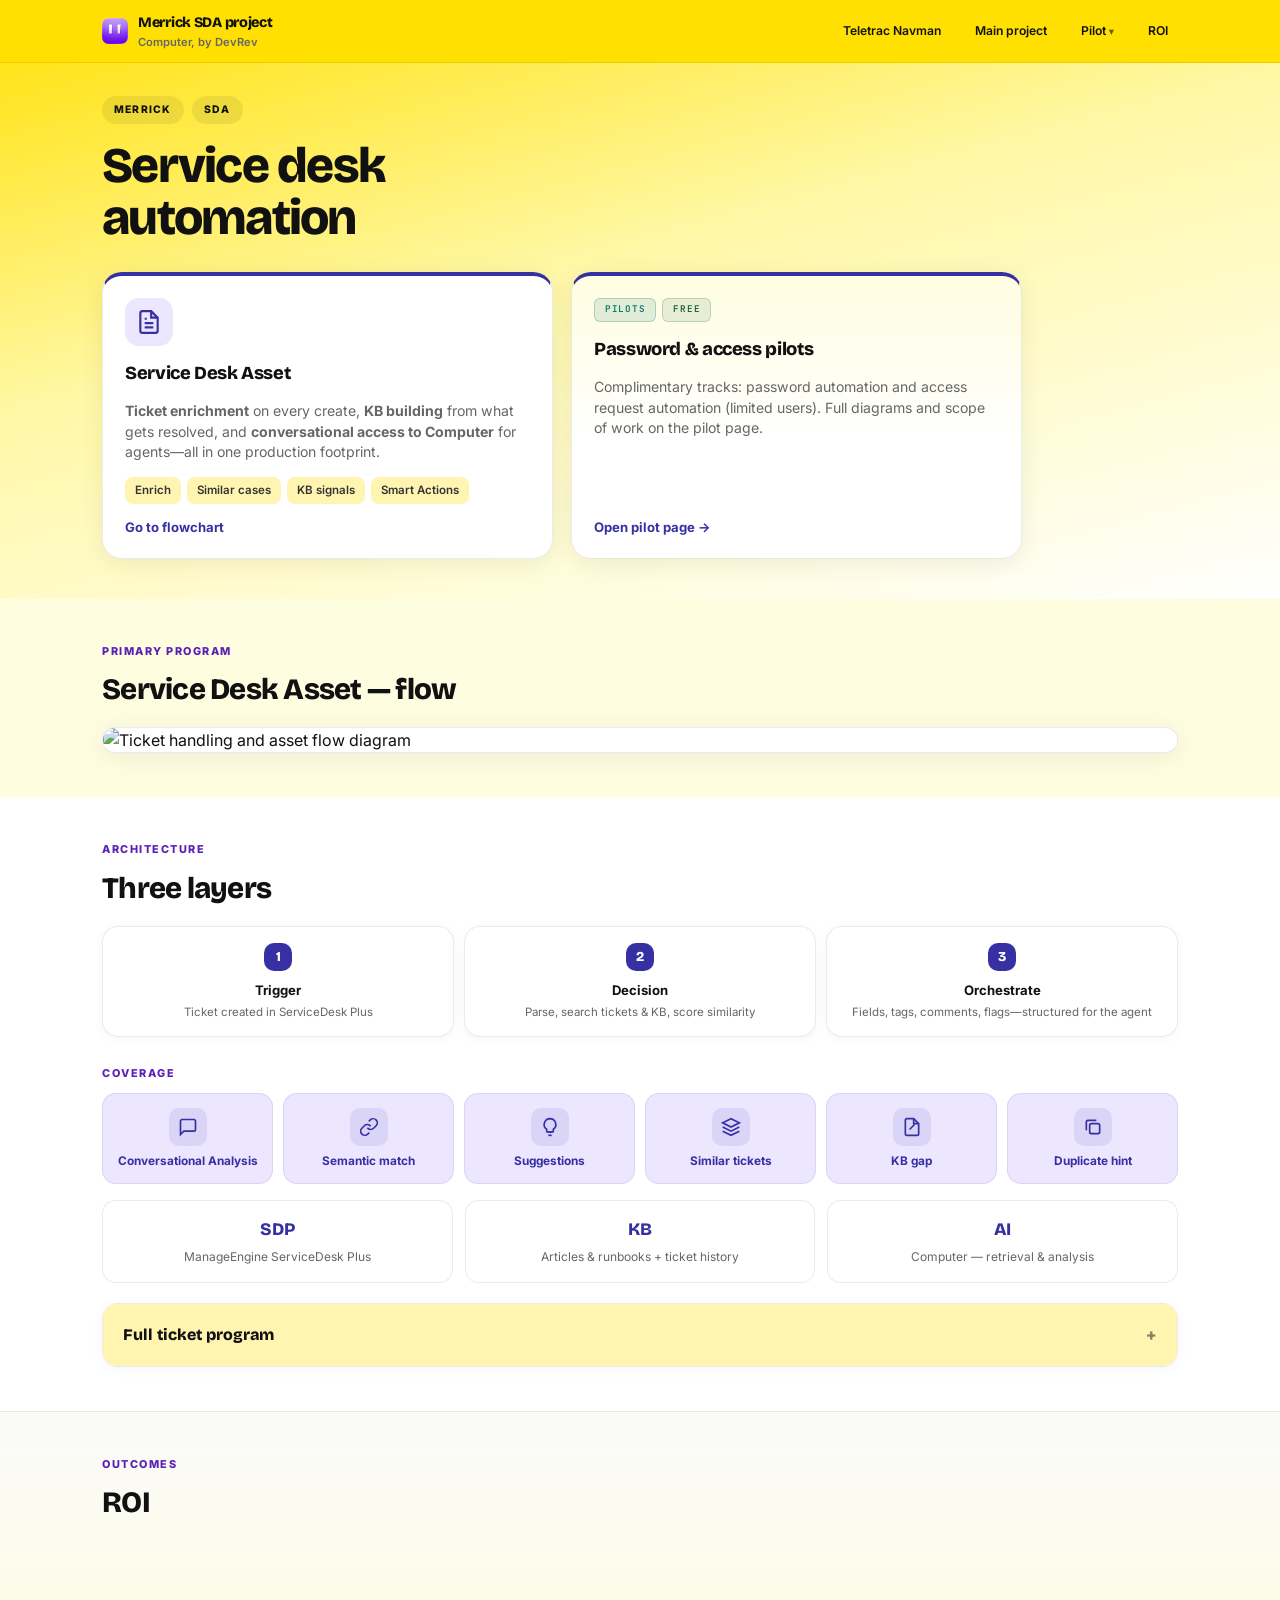
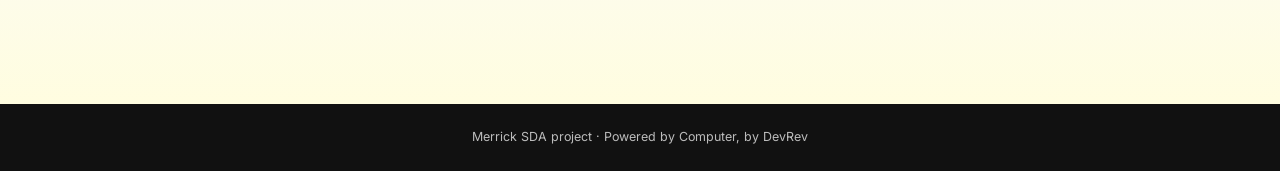
==== index.html @ 33229b57 "Build initial Striim CS pages and Computer-style UI. Add the hybrid and replacement CS views, apply " ====
<!DOCTYPE html>
<html lang="en">
<head>
    <meta charset="UTF-8">
    <meta name="viewport" content="width=device-width, initial-scale=1.0">
    <title>Merrick SDA project — Service Desk Automation | Computer by DevRev</title>
    <meta name="description" content="Merrick SDA project: ticket handling, password pilot, and access request automation pilots.">
    <link rel="preconnect" href="https://fonts.googleapis.com">
    <link rel="preconnect" href="https://fonts.gstatic.com" crossorigin>
    <link href="https://fonts.googleapis.com/css2?family=Bricolage+Grotesque:opsz,wght@12..96,400;12..96,500;12..96,600;12..96,700;12..96,800&family=Inter:wght@400;500;600&family=JetBrains+Mono:wght@400;500&display=swap" rel="stylesheet">
    <link rel="icon" href="favicon.webp" type="image/webp">
    <style>
        :root {
            --yellow-bright: #FFE000;
            --yellow-mid:    #FFF5B0;
            --yellow-pale:   #FFFDE0;
            --lavender:       #EDE6FF;
            --indigo:         #3730A3;
            --indigo-soft:    #5B21B6;
            --text-dark:   #111111;
            --text-body:   #333333;
            --text-muted:  #666666;
            --white:       #ffffff;
            --border: rgba(0,0,0,0.08);
            --shadow: 0 4px 24px rgba(0,0,0,0.07);
            --teal: #0f766e;
            --teal-bg: rgba(15, 118, 110, 0.12);
            --green: #166534;
            --green-bg: rgba(22, 101, 52, 0.1);
        }

        * { margin: 0; padding: 0; box-sizing: border-box; }
        html { scroll-behavior: smooth; }
        body {
            font-family: 'Inter', system-ui, sans-serif;
            background: var(--white);
            color: var(--text-dark);
            line-height: 1.5;
        }

        .container { max-width: 1120px; margin: 0 auto; padding: 0 22px; }

        nav {
            position: fixed;
            top: 0; left: 0; right: 0;
            z-index: 100;
            padding: 12px 0;
            background: var(--yellow-bright);
            border-bottom: 1px solid var(--border);
            transition: transform 0.25s ease, box-shadow 0.2s;
        }
        nav.nav-hidden { transform: translateY(-100%); }
        nav.nav-scrolled {
            background: rgba(255,255,255,0.95);
            backdrop-filter: blur(12px);
            box-shadow: var(--shadow);
        }
        nav .container { display: flex; justify-content: space-between; align-items: center; gap: 16px; }
        .logo { display: flex; align-items: center; gap: 10px; text-decoration: none; color: inherit; }
        .logo-img { height: 26px; width: auto; }
        .logo-stack { display: flex; flex-direction: column; gap: 0; }
        .logo-project { font-family: 'Bricolage Grotesque', sans-serif; font-size: 0.9rem; font-weight: 800; letter-spacing: -0.02em; }
        .logo-wordmark { font-size: 0.7rem; color: var(--text-muted); font-weight: 600; }

        .nav-links { display: flex; flex-wrap: wrap; gap: 8px 14px; justify-content: flex-end; }
        .nav-links a {
            font-size: 0.76rem;
            font-weight: 600;
            color: var(--text-dark);
            text-decoration: none;
            padding: 6px 10px;
            border-radius: 8px;
        }
        .nav-links a:hover { background: rgba(0,0,0,0.06); }

        details.nav-pilot {
            position: relative;
        }
        details.nav-pilot > summary {
            list-style: none;
            cursor: pointer;
            font-size: 0.76rem;
            font-weight: 600;
            color: var(--text-dark);
            padding: 6px 10px;
            border-radius: 8px;
        }
        details.nav-pilot > summary::-webkit-details-marker { display: none; }
        details.nav-pilot > summary::after {
            content: ' ▾';
            font-size: 0.65rem;
            opacity: 0.65;
        }
        details.nav-pilot[open] > summary { background: rgba(0,0,0,0.06); }
        details.nav-pilot .nav-drop-panel {
            position: absolute;
            top: calc(100% + 6px);
            right: 0;
            min-width: 220px;
            background: #fff;
            border: 1px solid var(--border);
            border-radius: 12px;
            box-shadow: 0 10px 36px rgba(0,0,0,0.12);
            padding: 8px 0;
            z-index: 150;
        }
        details.nav-pilot .nav-drop-panel a {
            display: block;
            padding: 10px 16px;
            font-size: 0.78rem;
            font-weight: 600;
            color: var(--text-dark);
            text-decoration: none;
            border-radius: 0;
        }
        details.nav-pilot .nav-drop-panel a:hover { background: var(--yellow-pale); }

        .roi-section {
            background: linear-gradient(180deg, #fafafa 0%, var(--yellow-pale) 100%);
            border-top: 1px solid var(--border);
        }
        .roi-grid {
            display: grid;
            grid-template-columns: repeat(3, 1fr);
            gap: 16px;
            margin-top: 12px;
        }
        @media (max-width: 720px) { .roi-grid { grid-template-columns: 1fr; } }
        .roi-card {
            background: var(--white);
            border: 1px solid var(--border);
            border-radius: 16px;
            padding: 20px 18px;
            box-shadow: 0 2px 14px rgba(0,0,0,0.04);
        }
        .roi-card h3 {
            font-family: 'Bricolage Grotesque', sans-serif;
            font-size: 0.95rem;
            font-weight: 800;
            color: var(--indigo);
            margin-bottom: 8px;
        }
        .roi-card p { font-size: 0.84rem; color: var(--text-muted); line-height: 1.5; margin: 0; }

        .hero {
            background: linear-gradient(165deg, var(--yellow-bright) 0%, #fff8a8 45%, var(--white) 100%);
            padding: 96px 0 40px;
        }
        .hero .badge-row { display: flex; flex-wrap: wrap; gap: 8px; margin-bottom: 16px; }
        .badge {
            font-size: 0.65rem;
            font-weight: 800;
            letter-spacing: 0.12em;
            text-transform: uppercase;
            padding: 6px 12px;
            border-radius: 100px;
            background: rgba(0,0,0,0.07);
        }
        h1 {
            font-family: 'Bricolage Grotesque', sans-serif;
            font-size: clamp(2rem, 5vw, 3.1rem);
            font-weight: 800;
            letter-spacing: -0.035em;
            line-height: 1.05;
            margin-bottom: 28px;
            max-width: 14ch;
        }

        .program-grid {
            display: grid;
            grid-template-columns: repeat(3, 1fr);
            gap: 18px;
            margin-top: 8px;
        }
        @media (max-width: 1040px) { .program-grid { grid-template-columns: repeat(2, 1fr); } }
        .program-grid--single { grid-template-columns: repeat(2, 1fr); max-width: 920px; }
        @media (max-width: 720px) { .program-grid--single { grid-template-columns: 1fr; } }
        .roi-placeholder { min-height: 120px; margin-top: 8px; }

        @media (max-width: 680px) { .program-grid { grid-template-columns: 1fr; } }

        .program-card {
            border-radius: 20px;
            padding: 22px 22px 20px;
            background: var(--white);
            box-shadow: var(--shadow);
            border: 1px solid var(--border);
            display: flex;
            flex-direction: column;
            gap: 14px;
            min-height: 200px;
        }
        .program-card--primary { border-top: 4px solid var(--indigo); }
        .program-card--pilot { border-top: 4px solid var(--teal); background: linear-gradient(180deg, #f0fdfa 0%, #fff 55%); }
        .program-card--access { border-top: 4px solid #6d28d9; background: linear-gradient(180deg, #f5f3ff 0%, #fff 55%); }

        .program-card__head {
            display: flex;
            align-items: flex-start;
            justify-content: space-between;
            gap: 12px;
        }
        .program-icon {
            width: 48px;
            height: 48px;
            border-radius: 14px;
            display: flex;
            align-items: center;
            justify-content: center;
            flex-shrink: 0;
        }
        .program-icon--primary { background: var(--lavender); color: var(--indigo); }
        .program-icon--pilot { background: var(--teal-bg); color: var(--teal); }
        .program-icon--access { background: rgba(109, 40, 217, 0.12); color: #6d28d9; }

        .program-card h2 {
            font-family: 'Bricolage Grotesque', sans-serif;
            font-size: 1.15rem;
            font-weight: 800;
            letter-spacing: -0.02em;
            color: var(--text-dark);
        }
        .program-card .tagline { font-size: 0.88rem; color: var(--text-muted); line-height: 1.45; }

        .pill {
            font-family: 'JetBrains Mono', monospace;
            font-size: 0.58rem;
            font-weight: 600;
            letter-spacing: 0.08em;
            text-transform: uppercase;
            padding: 4px 10px;
            border-radius: 6px;
        }
        .pill-free { background: var(--green-bg); color: var(--green); border: 1px solid rgba(22,101,52,0.2); }
        .pill-pilot { background: var(--teal-bg); color: var(--teal); border: 1px solid rgba(15,118,110,0.25); }

        .chip-wrap { display: flex; flex-wrap: wrap; gap: 6px; }
        .chip {
            font-size: 0.72rem;
            font-weight: 600;
            padding: 5px 10px;
            border-radius: 8px;
            background: var(--yellow-mid);
            color: var(--text-body);
        }
        .program-card--pilot .chip { background: rgba(15,118,110,0.1); color: #134e4a; }
        .program-card--access .chip { background: rgba(109, 40, 217, 0.1); color: #5b21b6; }

        .section { padding: 44px 0; }
        .section-tint { background: var(--yellow-pale); }
        .section-label {
            font-size: 0.68rem;
            font-weight: 800;
            letter-spacing: 0.14em;
            text-transform: uppercase;
            color: var(--indigo-soft);
            margin-bottom: 8px;
        }
        .section h2 {
            font-family: 'Bricolage Grotesque', sans-serif;
            font-size: clamp(1.35rem, 3vw, 1.85rem);
            font-weight: 800;
            letter-spacing: -0.025em;
            margin-bottom: 16px;
        }

        .diagram-wrap {
            background: var(--white);
            border-radius: 20px;
            border: 1px solid var(--border);
            box-shadow: var(--shadow);
            overflow: auto;
            max-height: min(82vh, 920px);
            -webkit-overflow-scrolling: touch;
        }
        .diagram-wrap img {
            display: block;
            width: 100%;
            min-width: 680px;
            height: auto;
        }

        .pipeline {
            display: grid;
            grid-template-columns: repeat(3, 1fr);
            gap: 10px;
            margin-top: 8px;
        }
        @media (max-width: 720px) { .pipeline { grid-template-columns: 1fr; } }

        .pipeline--four {
            grid-template-columns: repeat(4, 1fr);
        }
        @media (max-width: 900px) { .pipeline--four { grid-template-columns: repeat(2, 1fr); } }
        @media (max-width: 520px) { .pipeline--four { grid-template-columns: 1fr; } }

        .pipe-step {
            background: var(--white);
            border: 1px solid var(--border);
            border-radius: 16px;
            padding: 16px 14px;
            text-align: center;
            box-shadow: 0 2px 12px rgba(0,0,0,0.04);
        }
        .pipe-step .n {
            width: 28px; height: 28px;
            margin: 0 auto 10px;
            border-radius: 10px;
            background: var(--indigo);
            color: #fff;
            font-family: 'Bricolage Grotesque', sans-serif;
            font-weight: 800;
            font-size: 0.85rem;
            display: flex;
            align-items: center;
            justify-content: center;
        }
        .pipe-step h3 { font-size: 0.82rem; font-weight: 700; margin-bottom: 4px; }
        .pipe-step p { font-size: 0.72rem; color: var(--text-muted); line-height: 1.35; }

        .cap-grid {
            display: grid;
            grid-template-columns: repeat(auto-fill, minmax(148px, 1fr));
            gap: 10px;
            margin-top: 12px;
        }
        .cap {
            background: var(--lavender);
            border-radius: 14px;
            padding: 14px 10px;
            text-align: center;
            border: 1px solid rgba(55,48,163,0.1);
        }
        .cap-icon {
            width: 38px;
            height: 38px;
            margin: 0 auto 8px;
            border-radius: 10px;
            background: rgba(55, 48, 163, 0.1);
            color: var(--indigo);
            display: flex;
            align-items: center;
            justify-content: center;
        }
        .cap-icon svg { width: 20px; height: 20px; }
        .cap strong { display: block; font-size: 0.74rem; font-weight: 700; color: var(--indigo); line-height: 1.25; }

        .systems-row {
            display: flex;
            flex-wrap: wrap;
            gap: 12px;
            margin-top: 16px;
        }
        .system-tile {
            flex: 1 1 160px;
            background: var(--white);
            border: 1px solid var(--border);
            border-radius: 14px;
            padding: 16px;
            text-align: center;
        }
        .system-tile .abbr {
            font-family: 'Bricolage Grotesque', sans-serif;
            font-size: 1.1rem;
            font-weight: 800;
            color: var(--indigo);
        }
        .system-tile p { font-size: 0.75rem; color: var(--text-muted); margin-top: 4px; }

        details.sow-expand {
            margin-top: 20px;
            border: 1px solid var(--border);
            border-radius: 16px;
            background: var(--white);
            overflow: hidden;
            box-shadow: 0 2px 14px rgba(0,0,0,0.04);
        }
        details.sow-expand summary {
            list-style: none;
            cursor: pointer;
            padding: 16px 20px;
            font-family: 'Bricolage Grotesque', sans-serif;
            font-weight: 800;
            font-size: 1rem;
            display: flex;
            align-items: center;
            justify-content: space-between;
            gap: 12px;
            background: var(--yellow-mid);
        }
        details.sow-expand summary::-webkit-details-marker { display: none; }
        details.sow-expand summary::after {
            content: '+';
            font-size: 1.25rem;
            font-weight: 700;
            opacity: 0.5;
        }
        details.sow-expand[open] summary::after { content: '−'; }
        details.sow-expand .sow-body {
            padding: 22px 24px 28px;
            border-top: 1px solid var(--border);
            font-size: 0.9rem;
            color: var(--text-body);
            max-height: 75vh;
            overflow-y: auto;
            line-height: 1.55;
        }
        details.sow-expand .sow-body h3 {
            font-family: 'Bricolage Grotesque', sans-serif;
            font-size: 1.05rem;
            font-weight: 800;
            color: var(--indigo);
            margin: 22px 0 10px;
            letter-spacing: -0.02em;
        }
        details.sow-expand .sow-body h3:first-child { margin-top: 0; }
        details.sow-expand .sow-body .sow-sub {
            font-size: 0.72rem;
            font-weight: 700;
            text-transform: uppercase;
            letter-spacing: 0.1em;
            color: var(--indigo-soft);
            margin: 16px 0 8px;
        }
        details.sow-expand .sow-body p { margin: 0 0 10px; }
        details.sow-expand .sow-body ul { margin: 0 0 12px 1.15rem; }
        details.sow-expand .sow-body li { margin: 5px 0; }
        details.sow-expand .sow-body .nfr-mini-grid {
            display: grid;
            grid-template-columns: repeat(2, 1fr);
            gap: 10px;
            margin: 10px 0 14px;
        }
        @media (max-width: 560px) { details.sow-expand .sow-body .nfr-mini-grid { grid-template-columns: 1fr; } }
        details.sow-expand .sow-body .nfr-mini {
            background: var(--yellow-pale);
            border-radius: 10px;
            padding: 12px 14px;
            border: 1px solid var(--border);
        }
        details.sow-expand .sow-body .nfr-mini h4 { margin: 0 0 6px; font-size: 0.85rem; font-family: 'Bricolage Grotesque', sans-serif; color: var(--indigo); }
        details.sow-expand .sow-body .nfr-mini ul { margin: 0; padding-left: 1rem; font-size: 0.84rem; }
        details.sow-expand--pilot summary { background: #ccfbf1; color: #115e59; }
        details.sow-expand--pilot .sow-body h3 { color: #115e59; }
        details.sow-expand--access summary { background: #ede9fe; color: #5b21b6; }
        details.sow-expand--access .sow-body h3 { color: #5b21b6; }

        .pilot-hero {
            background: linear-gradient(135deg, #1e1b4b 0%, #312e81 100%);
            color: rgba(255,255,255,0.92);
            padding: 40px 0 36px;
        }
        .pilot-hero h2 { color: #fff; margin-bottom: 12px; }
        .pilot-hero .lead { font-size: 0.92rem; opacity: 0.9; max-width: 640px; line-height: 1.55; }

        .access-pilot-hero {
            background: linear-gradient(135deg, #4c1d95 0%, #6d28d9 100%);
            color: rgba(255,255,255,0.92);
            padding: 36px 0 32px;
        }
        .access-pilot-hero h2 { color: #fff; margin-bottom: 10px; }
        .access-pilot-hero .lead { font-size: 0.92rem; opacity: 0.9; max-width: 640px; line-height: 1.55; }
        .access-pilot-hero .section-label { color: #e9d5ff; }

        .footer-strip {
            padding: 24px 0;
            background: var(--text-dark);
            color: rgba(255,255,255,0.72);
            font-size: 0.78rem;
            text-align: center;
        }

        @media (max-width: 640px) {
            .hero { padding-top: 82px; }
        }
    </style>
</head>
<body id="top">
    <nav id="main-nav">
        <div class="container">
            <a href="index.html" class="logo">
                <img src="favicon.webp" alt="" class="logo-img" width="26" height="26">
                <span class="logo-stack">
                    <span class="logo-project">Merrick SDA project</span>
                    <span class="logo-wordmark">Computer, by DevRev</span>
                </span>
            </a>
            <div class="nav-links">
                <a href="teletrac-navman.html">Teletrac Navman</a>
                <a href="#main-project">Main project</a>
                <details class="nav-pilot">
                    <summary>Pilot</summary>
                    <div class="nav-drop-panel">
                        <a href="pilot.html#pilot-hero">Password automation</a>
                        <a href="pilot.html#access-pilot-hero">Access request automation</a>
                    </div>
                </details>
                <a href="#roi">ROI</a>
            </div>
        </div>
    </nav>

    <header class="hero">
        <div class="container">
            <div class="badge-row">
                <span class="badge">Merrick</span>
                <span class="badge">SDA</span>
            </div>
            <h1>Service desk automation</h1>

            <div class="program-grid program-grid--single">
                <article class="program-card program-card--primary">
                    <div class="program-card__head">
                        <div class="program-icon program-icon--primary" aria-hidden="true">
                            <svg width="26" height="26" viewBox="0 0 24 24" fill="none" stroke="currentColor" stroke-width="2"><path d="M14 2H6a2 2 0 0 0-2 2v16a2 2 0 0 0 2 2h12a2 2 0 0 0 2-2V8z"/><path d="M14 2v6h6M16 13H8M16 17H8M10 9H8"/></svg>
                        </div>
                    </div>
                    <h2>Service Desk Asset</h2>
                    <p class="tagline"><strong>Ticket enrichment</strong> on every create, <strong>KB building</strong> from what gets resolved, and <strong>conversational access to Computer</strong> for agents—all in one production footprint.</p>
                    <div class="chip-wrap">
                        <span class="chip">Enrich</span>
                        <span class="chip">Similar cases</span>
                        <span class="chip">KB signals</span>
                        <span class="chip">Smart Actions</span>
                    </div>
                    <a href="#main-project" style="margin-top:auto;font-size:0.82rem;font-weight:700;color:var(--indigo);text-decoration:none;">Go to flowchart</a>
                </article>

                <article class="program-card program-card--pilot" style="border-top-color:var(--indigo);background:linear-gradient(180deg,var(--yellow-pale) 0%,#fff 60%);">
                    <div class="program-card__head">
                        <div style="display:flex;gap:6px;flex-wrap:wrap;align-items:center;">
                            <span class="pill pill-pilot">Pilots</span>
                            <span class="pill pill-free">Free</span>
                        </div>
                    </div>
                    <h2>Password &amp; access pilots</h2>
                    <p class="tagline">Complimentary tracks: password automation and access request automation (limited users). Full diagrams and scope of work on the pilot page.</p>
                    <a href="pilot.html" style="margin-top:auto;font-size:0.82rem;font-weight:700;color:var(--indigo);text-decoration:none;">Open pilot page →</a>
                </article>
            </div>
        </div>
    </header>

    <section class="section section-tint" id="main-project">
        <div class="container">
            <div class="section-label">Primary program</div>
            <h2>Service Desk Asset — flow</h2>
            <div class="diagram-wrap" tabindex="0">
                <img src="ticket-handling-sda-diagram.svg" alt="Ticket handling and asset flow diagram">
            </div>
        </div>
    </section>

    <section class="section" id="layers">
        <div class="container">
            <div class="section-label">Architecture</div>
            <h2>Three layers</h2>
            <div class="pipeline">
                <div class="pipe-step">
                    <div class="n">1</div>
                    <h3>Trigger</h3>
                    <p>Ticket created in ServiceDesk Plus</p>
                </div>
                <div class="pipe-step">
                    <div class="n">2</div>
                    <h3>Decision</h3>
                    <p>Parse, search tickets &amp; KB, score similarity</p>
                </div>
                <div class="pipe-step">
                    <div class="n">3</div>
                    <h3>Orchestrate</h3>
                    <p>Fields, tags, comments, flags—structured for the agent</p>
                </div>
            </div>

            <p class="section-label" style="margin-top:28px;">Coverage</p>
            <div class="cap-grid">
                <div class="cap">
                    <div class="cap-icon" aria-hidden="true"><svg viewBox="0 0 24 24" fill="none" stroke="currentColor" stroke-width="2"><path d="M21 15a2 2 0 0 1-2 2H7l-4 4V5a2 2 0 0 1 2-2h14a2 2 0 0 1 2 2z"/><path d="M8 10h.01M12 10h.01M16 10h.01"/></svg></div>
                    <strong>Conversational Analysis</strong>
                </div>
                <div class="cap">
                    <div class="cap-icon" aria-hidden="true"><svg viewBox="0 0 24 24" fill="none" stroke="currentColor" stroke-width="2"><path d="M10 13a5 5 0 0 0 7.54.54l3-3a5 5 0 0 0-7.07-7.07l-1.72 1.71"/><path d="M14 11a5 5 0 0 0-7.54-.54l-3 3a5 5 0 0 0 7.07 7.07l1.71-1.71"/></svg></div>
                    <strong>Semantic match</strong>
                </div>
                <div class="cap">
                    <div class="cap-icon" aria-hidden="true"><svg viewBox="0 0 24 24" fill="none" stroke="currentColor" stroke-width="2"><path d="M9 18h6"/><path d="M10 22h4"/><path d="M12 2a7 7 0 0 0-4 12.72V17a1 1 0 0 0 1 1h6a1 1 0 0 0 1-1v-2.28A7 7 0 0 0 12 2z"/></svg></div>
                    <strong>Suggestions</strong>
                </div>
                <div class="cap">
                    <div class="cap-icon" aria-hidden="true"><svg viewBox="0 0 24 24" fill="none" stroke="currentColor" stroke-width="2"><polygon points="12 2 2 7 12 12 22 7 12 2"/><polyline points="2 17 12 22 22 17"/><polyline points="2 12 12 17 22 12"/></svg></div>
                    <strong>Similar tickets</strong>
                </div>
                <div class="cap">
                    <div class="cap-icon" aria-hidden="true"><svg viewBox="0 0 24 24" fill="none" stroke="currentColor" stroke-width="2"><path d="M14 2H6a2 2 0 0 0-2 2v16a2 2 0 0 0 2 2h12a2 2 0 0 0 2-2V8z"/><path d="M14 2v6h6"/><line x1="9" y1="15" x2="15" y2="9"/></svg></div>
                    <strong>KB gap</strong>
                </div>
                <div class="cap">
                    <div class="cap-icon" aria-hidden="true"><svg viewBox="0 0 24 24" fill="none" stroke="currentColor" stroke-width="2"><rect x="8" y="8" width="12" height="12" rx="2"/><path d="M4 16V6a2 2 0 0 1 2-2h10"/></svg></div>
                    <strong>Duplicate hint</strong>
                </div>
            </div>

            <div class="systems-row">
                <div class="system-tile"><div class="abbr">SDP</div><p>ManageEngine ServiceDesk Plus</p></div>
                <div class="system-tile"><div class="abbr">KB</div><p>Articles &amp; runbooks + ticket history</p></div>
                <div class="system-tile"><div class="abbr">AI</div><p>Computer — retrieval &amp; analysis</p></div>
            </div>

            <details class="sow-expand" id="ticket-sow">
                <summary>Full ticket program</summary>
                <div class="sow-body">
                    <h3>1 · Objective</h3>
                    <p>Design and implement a system-driven capability that:</p>
                    <ul>
                        <li>Automates ticket analysis, correlation, and enrichment</li>
                        <li>Executes embedded queries at ticket creation</li>
                        <li>Surfaces relevant historical data and documentation</li>
                        <li>Flags knowledge gaps and duplicates</li>
                        <li>Guides the support agent through structured system outputs (not prompts)</li>
                    </ul>

                    <h3>2 · Scope of work</h3>
                    <p class="sow-sub">2.1 In-scope systems</p>
                    <p><strong>ITSM platform:</strong> ManageEngine ServiceDesk Plus.</p>
                    <p><strong>Knowledge sources:</strong> Internal documentation (KB articles, runbooks); historical tickets database.</p>
                    <p><strong>Processing layer:</strong> Computer (analysis + retrieval engine).</p>
                    <p class="sow-sub">2.2 Use case coverage</p>
                    <ul>
                        <li>Ticket creation trigger</li>
                        <li>Similar case detection</li>
                        <li>Knowledge suggestion</li>
                        <li>KB gap detection</li>
                        <li>Duplicate detection</li>
                        <li>Automated ticket enrichment</li>
                    </ul>

                    <h3>3 · Solution overview</h3>
                    <p class="sow-sub">3.1 Decision engine (fully automated)</p>
                    <p><strong>Trigger:</strong> Executed automatically on ticket creation.</p>
                    <p><strong>Responsibilities — analyze:</strong> title, description, metadata.</p>
                    <p><strong>Execute embedded queries:</strong> search historical tickets; search knowledge base.</p>
                    <p><strong>Compute:</strong> similarity scores; documentation coverage status.</p>
                    <p><strong>Outputs:</strong> ranked similar tickets; relevant KB articles; confidence levels; gap detection flag.</p>

                    <p class="sow-sub">3.2 Orchestration engine (automated execution)</p>
                    <ul>
                        <li><strong>Update ticket fields:</strong> similar request IDs; classification / tags.</li>
                        <li><strong>Add system-generated comment:</strong> suggested resolution (if available); reference links to KB / tickets.</li>
                        <li><strong>Trigger system flags:</strong> KB Gap = TRUE (no documentation found); Duplicate Candidate = TRUE (high similarity match).</li>
                    </ul>

                    <p class="sow-sub">3.3 Guided resolution layer (structured output, no prompts)</p>
                    <ul>
                        <li><strong>Responsibilities:</strong> present structured outputs to the agent — suggested resolution steps, related tickets, KB references; provide system-driven signals (duplicate indicator, KB gap indicator).</li>
                        <li><strong>Behavior:</strong> no conversational prompts; no agent questioning.</li>
                        <li><strong>Mechanism:</strong> embedded queries, predefined thresholds, system-generated outputs.</li>
                    </ul>

                    <h3>4 · Functional requirements</h3>
                    <p class="sow-sub">4.1 Ticket analysis</p>
                    <ul>
                        <li>Parse incoming ticket content</li>
                        <li>Extract keywords, error patterns, context signals</li>
                    </ul>
                    <p class="sow-sub">4.2 Semantic search &amp; matching</p>
                    <ul>
                        <li>Execute automatically on ticket creation</li>
                        <li>Search historical tickets and KB articles</li>
                        <li>Return ranked matches and confidence scores</li>
                    </ul>
                    <p class="sow-sub">4.3 Suggestion generation</p>
                    <ul>
                        <li>Generate resolution suggestions</li>
                        <li>Attach to ticket as system comment, including steps (if available) and references</li>
                    </ul>
                    <p class="sow-sub">4.4 Similar ticket linking</p>
                    <ul>
                        <li><strong>High confidence:</strong> auto-populate similar ticket IDs</li>
                        <li><strong>Medium confidence:</strong> populate as reference (non-binding)</li>
                    </ul>
                    <p class="sow-sub">4.5 KB gap detection</p>
                    <ul>
                        <li>If no relevant documentation found: set KB Gap = TRUE</li>
                        <li>Add system note: “No documentation identified”</li>
                    </ul>
                    <p class="sow-sub">4.6 Duplicate detection</p>
                    <ul>
                        <li>If similarity exceeds threshold: set Duplicate Candidate = TRUE</li>
                        <li>Attach reference ticket</li>
                    </ul>
                    <p class="sow-sub">4.7 Feedback capture (implicit, not prompted)</p>
                    <ul>
                        <li>Capture signals from agent behavior (e.g. whether suggested ticket was used, whether KB was referenced)</li>
                        <li>Use signals for ranking improvement and model tuning</li>
                    </ul>
                    <p class="sow-sub">4.8 Ticket updates</p>
                    <ul>
                        <li>Automatically update fields, comments, tags</li>
                        <li>Maintain full audit trail</li>
                    </ul>

                    <h3>5 · Non-functional requirements</h3>
                    <div class="nfr-mini-grid">
                        <div class="nfr-mini"><h4>Performance</h4><ul><li>Execution at ticket creation with minimal latency</li></ul></div>
                        <div class="nfr-mini"><h4>Accuracy</h4><ul><li>Configurable similarity thresholds</li></ul></div>
                        <div class="nfr-mini"><h4>Scalability</h4><ul><li>Support large ticket and KB volumes</li></ul></div>
                        <div class="nfr-mini"><h4>Security</h4><ul><li>Respect access control on tickets and KB</li></ul></div>
                        <div class="nfr-mini" style="grid-column:1/-1;"><h4>Auditability</h4><ul><li>Log all system-generated outputs</li></ul></div>
                    </div>

                    <h3>6 · Out of scope</h3>
                    <ul>
                        <li>Automated ticket resolution execution</li>
                        <li>External communication with end users</li>
                    </ul>

                    <h3>7 · Dependencies</h3>
                    <ul>
                        <li>Access to historical ticket data</li>
                        <li>Knowledge base availability</li>
                        <li>Indexing / retrieval mechanism</li>
                        <li>ServiceDesk Plus API integration</li>
                    </ul>

                    <h3>8 · Deliverables</h3>
                    <ul>
                        <li>Ticket enrichment logic (fields, comments, flags)</li>
                        <li>KB gap detection mechanism</li>
                        <li>Automated KB update from request resolution</li>
                    </ul>
                </div>
            </details>
        </div>
    </section>

    <section class="section roi-section" id="roi">
        <div class="container">
            <div class="section-label">Outcomes</div>
            <h2>ROI</h2>
            <div class="roi-placeholder" aria-label="ROI content to be added"></div>
        </div>
    </section>

    <footer class="footer-strip">
        <div class="container">Merrick SDA project · Powered by Computer, by DevRev</div>
    </footer>

    <script>
    (function() {
      var nav = document.getElementById('main-nav');
      var last = 0;
      window.addEventListener('scroll', function() {
        var y = window.scrollY || 0;
        if (y > 36) nav.classList.add('nav-scrolled'); else nav.classList.remove('nav-scrolled');
        if (y > last && y > 100) nav.classList.add('nav-hidden'); else nav.classList.remove('nav-hidden');
        last = y;
      }, { passive: true });

      function openHashDetails() {
        var id = (location.hash || '').slice(1);
        if (!id) return;
        var el = document.getElementById(id);
        if (el && el.tagName === 'DETAILS') el.open = true;
      }
      openHashDetails();
      window.addEventListener('hashchange', openHashDetails);

      document.querySelectorAll('details.nav-pilot .nav-drop-panel a').forEach(function(link) {
        link.addEventListener('click', function() {
          var d = link.closest('details.nav-pilot');
          if (d) d.open = false;
        });
      });
    })();
    </script>
</body>
</html>
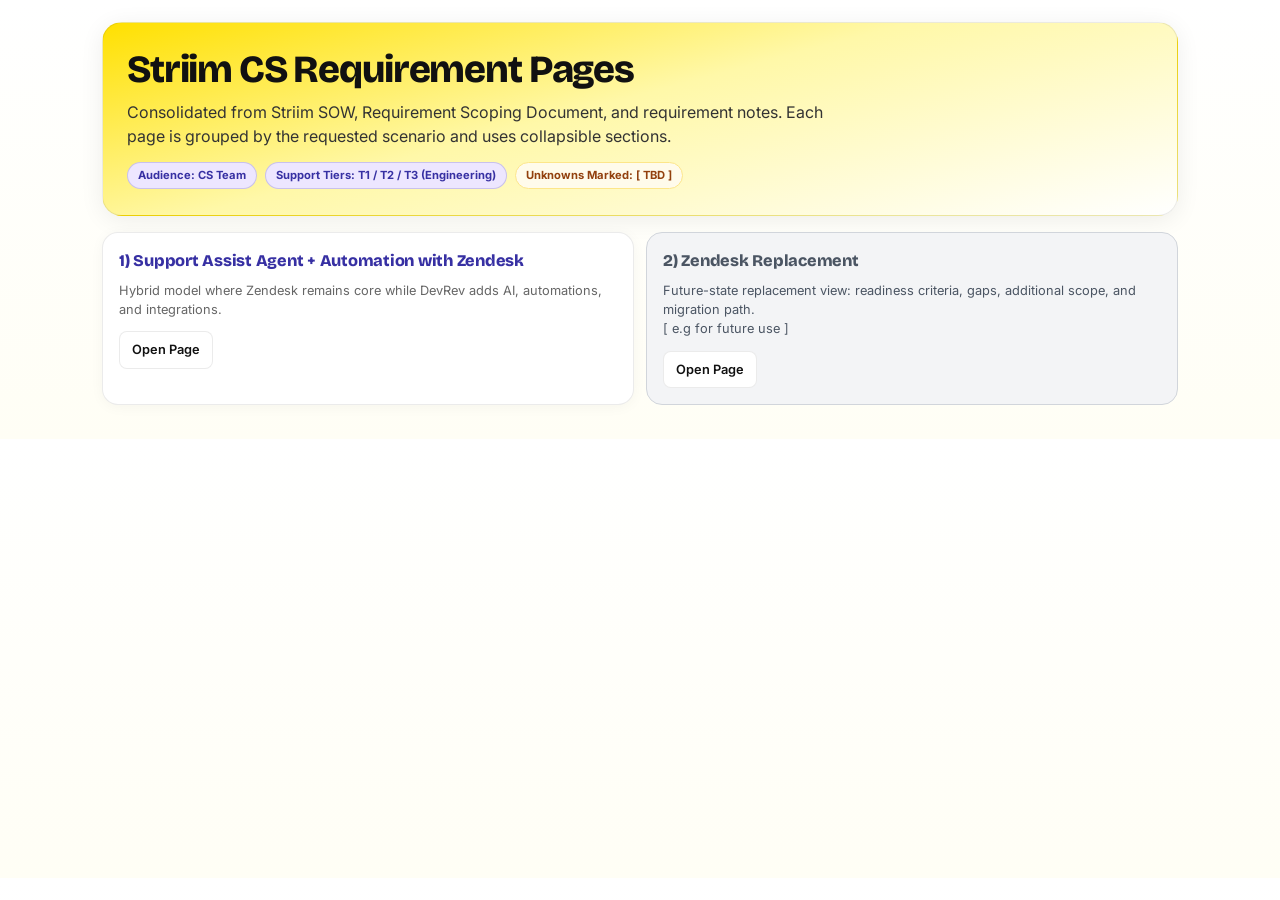
==== commit 8511f7c8: "Consolidate Striim pages and fix navigation/deploy routes. Use index.html as the shared home page, r" ====
--- a/index.html
+++ b/index.html
@@ -1,778 +1,47 @@
-<!DOCTYPE html>
+<!doctype html>
 <html lang="en">
 <head>
-    <meta charset="UTF-8">
-    <meta name="viewport" content="width=device-width, initial-scale=1.0">
-    <title>Merrick SDA project — Service Desk Automation | Computer by DevRev</title>
-    <meta name="description" content="Merrick SDA project: ticket handling, password pilot, and access request automation pilots.">
-    <link rel="preconnect" href="https://fonts.googleapis.com">
-    <link rel="preconnect" href="https://fonts.gstatic.com" crossorigin>
-    <link href="https://fonts.googleapis.com/css2?family=Bricolage+Grotesque:opsz,wght@12..96,400;12..96,500;12..96,600;12..96,700;12..96,800&family=Inter:wght@400;500;600&family=JetBrains+Mono:wght@400;500&display=swap" rel="stylesheet">
-    <link rel="icon" href="favicon.webp" type="image/webp">
-    <style>
-        :root {
-            --yellow-bright: #FFE000;
-            --yellow-mid:    #FFF5B0;
-            --yellow-pale:   #FFFDE0;
-            --lavender:       #EDE6FF;
-            --indigo:         #3730A3;
-            --indigo-soft:    #5B21B6;
-            --text-dark:   #111111;
-            --text-body:   #333333;
-            --text-muted:  #666666;
-            --white:       #ffffff;
-            --border: rgba(0,0,0,0.08);
-            --shadow: 0 4px 24px rgba(0,0,0,0.07);
-            --teal: #0f766e;
-            --teal-bg: rgba(15, 118, 110, 0.12);
-            --green: #166534;
-            --green-bg: rgba(22, 101, 52, 0.1);
-        }
-
-        * { margin: 0; padding: 0; box-sizing: border-box; }
-        html { scroll-behavior: smooth; }
-        body {
-            font-family: 'Inter', system-ui, sans-serif;
-            background: var(--white);
-            color: var(--text-dark);
-            line-height: 1.5;
-        }
-
-        .container { max-width: 1120px; margin: 0 auto; padding: 0 22px; }
-
-        nav {
-            position: fixed;
-            top: 0; left: 0; right: 0;
-            z-index: 100;
-            padding: 12px 0;
-            background: var(--yellow-bright);
-            border-bottom: 1px solid var(--border);
-            transition: transform 0.25s ease, box-shadow 0.2s;
-        }
-        nav.nav-hidden { transform: translateY(-100%); }
-        nav.nav-scrolled {
-            background: rgba(255,255,255,0.95);
-            backdrop-filter: blur(12px);
-            box-shadow: var(--shadow);
-        }
-        nav .container { display: flex; justify-content: space-between; align-items: center; gap: 16px; }
-        .logo { display: flex; align-items: center; gap: 10px; text-decoration: none; color: inherit; }
-        .logo-img { height: 26px; width: auto; }
-        .logo-stack { display: flex; flex-direction: column; gap: 0; }
-        .logo-project { font-family: 'Bricolage Grotesque', sans-serif; font-size: 0.9rem; font-weight: 800; letter-spacing: -0.02em; }
-        .logo-wordmark { font-size: 0.7rem; color: var(--text-muted); font-weight: 600; }
-
-        .nav-links { display: flex; flex-wrap: wrap; gap: 8px 14px; justify-content: flex-end; }
-        .nav-links a {
-            font-size: 0.76rem;
-            font-weight: 600;
-            color: var(--text-dark);
-            text-decoration: none;
-            padding: 6px 10px;
-            border-radius: 8px;
-        }
-        .nav-links a:hover { background: rgba(0,0,0,0.06); }
-
-        details.nav-pilot {
-            position: relative;
-        }
-        details.nav-pilot > summary {
-            list-style: none;
-            cursor: pointer;
-            font-size: 0.76rem;
-            font-weight: 600;
-            color: var(--text-dark);
-            padding: 6px 10px;
-            border-radius: 8px;
-        }
-        details.nav-pilot > summary::-webkit-details-marker { display: none; }
-        details.nav-pilot > summary::after {
-            content: ' ▾';
-            font-size: 0.65rem;
-            opacity: 0.65;
-        }
-        details.nav-pilot[open] > summary { background: rgba(0,0,0,0.06); }
-        details.nav-pilot .nav-drop-panel {
-            position: absolute;
-            top: calc(100% + 6px);
-            right: 0;
-            min-width: 220px;
-            background: #fff;
-            border: 1px solid var(--border);
-            border-radius: 12px;
-            box-shadow: 0 10px 36px rgba(0,0,0,0.12);
-            padding: 8px 0;
-            z-index: 150;
-        }
-        details.nav-pilot .nav-drop-panel a {
-            display: block;
-            padding: 10px 16px;
-            font-size: 0.78rem;
-            font-weight: 600;
-            color: var(--text-dark);
-            text-decoration: none;
-            border-radius: 0;
-        }
-        details.nav-pilot .nav-drop-panel a:hover { background: var(--yellow-pale); }
-
-        .roi-section {
-            background: linear-gradient(180deg, #fafafa 0%, var(--yellow-pale) 100%);
-            border-top: 1px solid var(--border);
-        }
-        .roi-grid {
-            display: grid;
-            grid-template-columns: repeat(3, 1fr);
-            gap: 16px;
-            margin-top: 12px;
-        }
-        @media (max-width: 720px) { .roi-grid { grid-template-columns: 1fr; } }
-        .roi-card {
-            background: var(--white);
-            border: 1px solid var(--border);
-            border-radius: 16px;
-            padding: 20px 18px;
-            box-shadow: 0 2px 14px rgba(0,0,0,0.04);
-        }
-        .roi-card h3 {
-            font-family: 'Bricolage Grotesque', sans-serif;
-            font-size: 0.95rem;
-            font-weight: 800;
-            color: var(--indigo);
-            margin-bottom: 8px;
-        }
-        .roi-card p { font-size: 0.84rem; color: var(--text-muted); line-height: 1.5; margin: 0; }
-
-        .hero {
-            background: linear-gradient(165deg, var(--yellow-bright) 0%, #fff8a8 45%, var(--white) 100%);
-            padding: 96px 0 40px;
-        }
-        .hero .badge-row { display: flex; flex-wrap: wrap; gap: 8px; margin-bottom: 16px; }
-        .badge {
-            font-size: 0.65rem;
-            font-weight: 800;
-            letter-spacing: 0.12em;
-            text-transform: uppercase;
-            padding: 6px 12px;
-            border-radius: 100px;
-            background: rgba(0,0,0,0.07);
-        }
-        h1 {
-            font-family: 'Bricolage Grotesque', sans-serif;
-            font-size: clamp(2rem, 5vw, 3.1rem);
-            font-weight: 800;
-            letter-spacing: -0.035em;
-            line-height: 1.05;
-            margin-bottom: 28px;
-            max-width: 14ch;
-        }
-
-        .program-grid {
-            display: grid;
-            grid-template-columns: repeat(3, 1fr);
-            gap: 18px;
-            margin-top: 8px;
-        }
-        @media (max-width: 1040px) { .program-grid { grid-template-columns: repeat(2, 1fr); } }
-        .program-grid--single { grid-template-columns: repeat(2, 1fr); max-width: 920px; }
-        @media (max-width: 720px) { .program-grid--single { grid-template-columns: 1fr; } }
-        .roi-placeholder { min-height: 120px; margin-top: 8px; }
-
-        @media (max-width: 680px) { .program-grid { grid-template-columns: 1fr; } }
-
-        .program-card {
-            border-radius: 20px;
-            padding: 22px 22px 20px;
-            background: var(--white);
-            box-shadow: var(--shadow);
-            border: 1px solid var(--border);
-            display: flex;
-            flex-direction: column;
-            gap: 14px;
-            min-height: 200px;
-        }
-        .program-card--primary { border-top: 4px solid var(--indigo); }
-        .program-card--pilot { border-top: 4px solid var(--teal); background: linear-gradient(180deg, #f0fdfa 0%, #fff 55%); }
-        .program-card--access { border-top: 4px solid #6d28d9; background: linear-gradient(180deg, #f5f3ff 0%, #fff 55%); }
-
-        .program-card__head {
-            display: flex;
-            align-items: flex-start;
-            justify-content: space-between;
-            gap: 12px;
-        }
-        .program-icon {
-            width: 48px;
-            height: 48px;
-            border-radius: 14px;
-            display: flex;
-            align-items: center;
-            justify-content: center;
-            flex-shrink: 0;
-        }
-        .program-icon--primary { background: var(--lavender); color: var(--indigo); }
-        .program-icon--pilot { background: var(--teal-bg); color: var(--teal); }
-        .program-icon--access { background: rgba(109, 40, 217, 0.12); color: #6d28d9; }
-
-        .program-card h2 {
-            font-family: 'Bricolage Grotesque', sans-serif;
-            font-size: 1.15rem;
-            font-weight: 800;
-            letter-spacing: -0.02em;
-            color: var(--text-dark);
-        }
-        .program-card .tagline { font-size: 0.88rem; color: var(--text-muted); line-height: 1.45; }
-
-        .pill {
-            font-family: 'JetBrains Mono', monospace;
-            font-size: 0.58rem;
-            font-weight: 600;
-            letter-spacing: 0.08em;
-            text-transform: uppercase;
-            padding: 4px 10px;
-            border-radius: 6px;
-        }
-        .pill-free { background: var(--green-bg); color: var(--green); border: 1px solid rgba(22,101,52,0.2); }
-        .pill-pilot { background: var(--teal-bg); color: var(--teal); border: 1px solid rgba(15,118,110,0.25); }
-
-        .chip-wrap { display: flex; flex-wrap: wrap; gap: 6px; }
-        .chip {
-            font-size: 0.72rem;
-            font-weight: 600;
-            padding: 5px 10px;
-            border-radius: 8px;
-            background: var(--yellow-mid);
-            color: var(--text-body);
-        }
-        .program-card--pilot .chip { background: rgba(15,118,110,0.1); color: #134e4a; }
-        .program-card--access .chip { background: rgba(109, 40, 217, 0.1); color: #5b21b6; }
-
-        .section { padding: 44px 0; }
-        .section-tint { background: var(--yellow-pale); }
-        .section-label {
-            font-size: 0.68rem;
-            font-weight: 800;
-            letter-spacing: 0.14em;
-            text-transform: uppercase;
-            color: var(--indigo-soft);
-            margin-bottom: 8px;
-        }
-        .section h2 {
-            font-family: 'Bricolage Grotesque', sans-serif;
-            font-size: clamp(1.35rem, 3vw, 1.85rem);
-            font-weight: 800;
-            letter-spacing: -0.025em;
-            margin-bottom: 16px;
-        }
-
-        .diagram-wrap {
-            background: var(--white);
-            border-radius: 20px;
-            border: 1px solid var(--border);
-            box-shadow: var(--shadow);
-            overflow: auto;
-            max-height: min(82vh, 920px);
-            -webkit-overflow-scrolling: touch;
-        }
-        .diagram-wrap img {
-            display: block;
-            width: 100%;
-            min-width: 680px;
-            height: auto;
-        }
-
-        .pipeline {
-            display: grid;
-            grid-template-columns: repeat(3, 1fr);
-            gap: 10px;
-            margin-top: 8px;
-        }
-        @media (max-width: 720px) { .pipeline { grid-template-columns: 1fr; } }
-
-        .pipeline--four {
-            grid-template-columns: repeat(4, 1fr);
-        }
-        @media (max-width: 900px) { .pipeline--four { grid-template-columns: repeat(2, 1fr); } }
-        @media (max-width: 520px) { .pipeline--four { grid-template-columns: 1fr; } }
-
-        .pipe-step {
-            background: var(--white);
-            border: 1px solid var(--border);
-            border-radius: 16px;
-            padding: 16px 14px;
-            text-align: center;
-            box-shadow: 0 2px 12px rgba(0,0,0,0.04);
-        }
-        .pipe-step .n {
-            width: 28px; height: 28px;
-            margin: 0 auto 10px;
-            border-radius: 10px;
-            background: var(--indigo);
-            color: #fff;
-            font-family: 'Bricolage Grotesque', sans-serif;
-            font-weight: 800;
-            font-size: 0.85rem;
-            display: flex;
-            align-items: center;
-            justify-content: center;
-        }
-        .pipe-step h3 { font-size: 0.82rem; font-weight: 700; margin-bottom: 4px; }
-        .pipe-step p { font-size: 0.72rem; color: var(--text-muted); line-height: 1.35; }
-
-        .cap-grid {
-            display: grid;
-            grid-template-columns: repeat(auto-fill, minmax(148px, 1fr));
-            gap: 10px;
-            margin-top: 12px;
-        }
-        .cap {
-            background: var(--lavender);
-            border-radius: 14px;
-            padding: 14px 10px;
-            text-align: center;
-            border: 1px solid rgba(55,48,163,0.1);
-        }
-        .cap-icon {
-            width: 38px;
-            height: 38px;
-            margin: 0 auto 8px;
-            border-radius: 10px;
-            background: rgba(55, 48, 163, 0.1);
-            color: var(--indigo);
-            display: flex;
-            align-items: center;
-            justify-content: center;
-        }
-        .cap-icon svg { width: 20px; height: 20px; }
-        .cap strong { display: block; font-size: 0.74rem; font-weight: 700; color: var(--indigo); line-height: 1.25; }
-
-        .systems-row {
-            display: flex;
-            flex-wrap: wrap;
-            gap: 12px;
-            margin-top: 16px;
-        }
-        .system-tile {
-            flex: 1 1 160px;
-            background: var(--white);
-            border: 1px solid var(--border);
-            border-radius: 14px;
-            padding: 16px;
-            text-align: center;
-        }
-        .system-tile .abbr {
-            font-family: 'Bricolage Grotesque', sans-serif;
-            font-size: 1.1rem;
-            font-weight: 800;
-            color: var(--indigo);
-        }
-        .system-tile p { font-size: 0.75rem; color: var(--text-muted); margin-top: 4px; }
-
-        details.sow-expand {
-            margin-top: 20px;
-            border: 1px solid var(--border);
-            border-radius: 16px;
-            background: var(--white);
-            overflow: hidden;
-            box-shadow: 0 2px 14px rgba(0,0,0,0.04);
-        }
-        details.sow-expand summary {
-            list-style: none;
-            cursor: pointer;
-            padding: 16px 20px;
-            font-family: 'Bricolage Grotesque', sans-serif;
-            font-weight: 800;
-            font-size: 1rem;
-            display: flex;
-            align-items: center;
-            justify-content: space-between;
-            gap: 12px;
-            background: var(--yellow-mid);
-        }
-        details.sow-expand summary::-webkit-details-marker { display: none; }
-        details.sow-expand summary::after {
-            content: '+';
-            font-size: 1.25rem;
-            font-weight: 700;
-            opacity: 0.5;
-        }
-        details.sow-expand[open] summary::after { content: '−'; }
-        details.sow-expand .sow-body {
-            padding: 22px 24px 28px;
-            border-top: 1px solid var(--border);
-            font-size: 0.9rem;
-            color: var(--text-body);
-            max-height: 75vh;
-            overflow-y: auto;
-            line-height: 1.55;
-        }
-        details.sow-expand .sow-body h3 {
-            font-family: 'Bricolage Grotesque', sans-serif;
-            font-size: 1.05rem;
-            font-weight: 800;
-            color: var(--indigo);
-            margin: 22px 0 10px;
-            letter-spacing: -0.02em;
-        }
-        details.sow-expand .sow-body h3:first-child { margin-top: 0; }
-        details.sow-expand .sow-body .sow-sub {
-            font-size: 0.72rem;
-            font-weight: 700;
-            text-transform: uppercase;
-            letter-spacing: 0.1em;
-            color: var(--indigo-soft);
-            margin: 16px 0 8px;
-        }
-        details.sow-expand .sow-body p { margin: 0 0 10px; }
-        details.sow-expand .sow-body ul { margin: 0 0 12px 1.15rem; }
-        details.sow-expand .sow-body li { margin: 5px 0; }
-        details.sow-expand .sow-body .nfr-mini-grid {
-            display: grid;
-            grid-template-columns: repeat(2, 1fr);
-            gap: 10px;
-            margin: 10px 0 14px;
-        }
-        @media (max-width: 560px) { details.sow-expand .sow-body .nfr-mini-grid { grid-template-columns: 1fr; } }
-        details.sow-expand .sow-body .nfr-mini {
-            background: var(--yellow-pale);
-            border-radius: 10px;
-            padding: 12px 14px;
-            border: 1px solid var(--border);
-        }
-        details.sow-expand .sow-body .nfr-mini h4 { margin: 0 0 6px; font-size: 0.85rem; font-family: 'Bricolage Grotesque', sans-serif; color: var(--indigo); }
-        details.sow-expand .sow-body .nfr-mini ul { margin: 0; padding-left: 1rem; font-size: 0.84rem; }
-        details.sow-expand--pilot summary { background: #ccfbf1; color: #115e59; }
-        details.sow-expand--pilot .sow-body h3 { color: #115e59; }
-        details.sow-expand--access summary { background: #ede9fe; color: #5b21b6; }
-        details.sow-expand--access .sow-body h3 { color: #5b21b6; }
-
-        .pilot-hero {
-            background: linear-gradient(135deg, #1e1b4b 0%, #312e81 100%);
-            color: rgba(255,255,255,0.92);
-            padding: 40px 0 36px;
-        }
-        .pilot-hero h2 { color: #fff; margin-bottom: 12px; }
-        .pilot-hero .lead { font-size: 0.92rem; opacity: 0.9; max-width: 640px; line-height: 1.55; }
-
-        .access-pilot-hero {
-            background: linear-gradient(135deg, #4c1d95 0%, #6d28d9 100%);
-            color: rgba(255,255,255,0.92);
-            padding: 36px 0 32px;
-        }
-        .access-pilot-hero h2 { color: #fff; margin-bottom: 10px; }
-        .access-pilot-hero .lead { font-size: 0.92rem; opacity: 0.9; max-width: 640px; line-height: 1.55; }
-        .access-pilot-hero .section-label { color: #e9d5ff; }
-
-        .footer-strip {
-            padding: 24px 0;
-            background: var(--text-dark);
-            color: rgba(255,255,255,0.72);
-            font-size: 0.78rem;
-            text-align: center;
-        }
-
-        @media (max-width: 640px) {
-            .hero { padding-top: 82px; }
-        }
-    </style>
+  <meta charset="utf-8">
+  <meta name="viewport" content="width=device-width, initial-scale=1">
+  <title>Striim CS Requirements Pages</title>
+  <link rel="preconnect" href="https://fonts.googleapis.com">
+  <link rel="preconnect" href="https://fonts.gstatic.com" crossorigin>
+  <link href="https://fonts.googleapis.com/css2?family=Bricolage+Grotesque:opsz,wght@12..96,400;12..96,500;12..96,600;12..96,700;12..96,800&family=Inter:wght@400;500;600&family=JetBrains+Mono:wght@400;500&display=swap" rel="stylesheet">
+  <link rel="stylesheet" href="./striim-cs-styles.css">
 </head>
-<body id="top">
-    <nav id="main-nav">
-        <div class="container">
-            <a href="index.html" class="logo">
-                <img src="favicon.webp" alt="" class="logo-img" width="26" height="26">
-                <span class="logo-stack">
-                    <span class="logo-project">Merrick SDA project</span>
-                    <span class="logo-wordmark">Computer, by DevRev</span>
-                </span>
-            </a>
-            <div class="nav-links">
-                <a href="teletrac-navman.html">Teletrac Navman</a>
-                <a href="#main-project">Main project</a>
-                <details class="nav-pilot">
-                    <summary>Pilot</summary>
-                    <div class="nav-drop-panel">
-                        <a href="pilot.html#pilot-hero">Password automation</a>
-                        <a href="pilot.html#access-pilot-hero">Access request automation</a>
-                    </div>
-                </details>
-                <a href="#roi">ROI</a>
-            </div>
-        </div>
-    </nav>
-
-    <header class="hero">
-        <div class="container">
-            <div class="badge-row">
-                <span class="badge">Merrick</span>
-                <span class="badge">SDA</span>
-            </div>
-            <h1>Service desk automation</h1>
-
-            <div class="program-grid program-grid--single">
-                <article class="program-card program-card--primary">
-                    <div class="program-card__head">
-                        <div class="program-icon program-icon--primary" aria-hidden="true">
-                            <svg width="26" height="26" viewBox="0 0 24 24" fill="none" stroke="currentColor" stroke-width="2"><path d="M14 2H6a2 2 0 0 0-2 2v16a2 2 0 0 0 2 2h12a2 2 0 0 0 2-2V8z"/><path d="M14 2v6h6M16 13H8M16 17H8M10 9H8"/></svg>
-                        </div>
-                    </div>
-                    <h2>Service Desk Asset</h2>
-                    <p class="tagline"><strong>Ticket enrichment</strong> on every create, <strong>KB building</strong> from what gets resolved, and <strong>conversational access to Computer</strong> for agents—all in one production footprint.</p>
-                    <div class="chip-wrap">
-                        <span class="chip">Enrich</span>
-                        <span class="chip">Similar cases</span>
-                        <span class="chip">KB signals</span>
-                        <span class="chip">Smart Actions</span>
-                    </div>
-                    <a href="#main-project" style="margin-top:auto;font-size:0.82rem;font-weight:700;color:var(--indigo);text-decoration:none;">Go to flowchart</a>
-                </article>
-
-                <article class="program-card program-card--pilot" style="border-top-color:var(--indigo);background:linear-gradient(180deg,var(--yellow-pale) 0%,#fff 60%);">
-                    <div class="program-card__head">
-                        <div style="display:flex;gap:6px;flex-wrap:wrap;align-items:center;">
-                            <span class="pill pill-pilot">Pilots</span>
-                            <span class="pill pill-free">Free</span>
-                        </div>
-                    </div>
-                    <h2>Password &amp; access pilots</h2>
-                    <p class="tagline">Complimentary tracks: password automation and access request automation (limited users). Full diagrams and scope of work on the pilot page.</p>
-                    <a href="pilot.html" style="margin-top:auto;font-size:0.82rem;font-weight:700;color:var(--indigo);text-decoration:none;">Open pilot page →</a>
-                </article>
-            </div>
-        </div>
-    </header>
-
-    <section class="section section-tint" id="main-project">
-        <div class="container">
-            <div class="section-label">Primary program</div>
-            <h2>Service Desk Asset — flow</h2>
-            <div class="diagram-wrap" tabindex="0">
-                <img src="ticket-handling-sda-diagram.svg" alt="Ticket handling and asset flow diagram">
-            </div>
-        </div>
+<body>
+  <main class="container">
+    <section class="hero">
+      <h1 class="title">Striim CS Requirement Pages</h1>
+      <p class="subtitle">
+        Consolidated from Striim SOW, Requirement Scoping Document, and requirement notes.
+        Each page is grouped by the requested scenario and uses collapsible sections.
+      </p>
+      <div class="meta">
+        <span class="chip">Audience: CS Team</span>
+        <span class="chip">Support Tiers: T1 / T2 / T3 (Engineering)</span>
+        <span class="chip warn">Unknowns Marked: [ TBD ]</span>
+      </div>
     </section>
 
-    <section class="section" id="layers">
-        <div class="container">
-            <div class="section-label">Architecture</div>
-            <h2>Three layers</h2>
-            <div class="pipeline">
-                <div class="pipe-step">
-                    <div class="n">1</div>
-                    <h3>Trigger</h3>
-                    <p>Ticket created in ServiceDesk Plus</p>
-                </div>
-                <div class="pipe-step">
-                    <div class="n">2</div>
-                    <h3>Decision</h3>
-                    <p>Parse, search tickets &amp; KB, score similarity</p>
-                </div>
-                <div class="pipe-step">
-                    <div class="n">3</div>
-                    <h3>Orchestrate</h3>
-                    <p>Fields, tags, comments, flags—structured for the agent</p>
-                </div>
-            </div>
+    <div class="grid-2">
+      <article class="card">
+        <h3>1) Support Assist Agent + Automation with Zendesk</h3>
+        <p class="small">
+          Hybrid model where Zendesk remains core while DevRev adds AI, automations, and integrations.
+        </p>
+        <a class="btn" href="./striim_support_assist_and_automation_with_zendesk.html">Open Page</a>
+      </article>
 
-            <p class="section-label" style="margin-top:28px;">Coverage</p>
-            <div class="cap-grid">
-                <div class="cap">
-                    <div class="cap-icon" aria-hidden="true"><svg viewBox="0 0 24 24" fill="none" stroke="currentColor" stroke-width="2"><path d="M21 15a2 2 0 0 1-2 2H7l-4 4V5a2 2 0 0 1 2-2h14a2 2 0 0 1 2 2z"/><path d="M8 10h.01M12 10h.01M16 10h.01"/></svg></div>
-                    <strong>Conversational Analysis</strong>
-                </div>
-                <div class="cap">
-                    <div class="cap-icon" aria-hidden="true"><svg viewBox="0 0 24 24" fill="none" stroke="currentColor" stroke-width="2"><path d="M10 13a5 5 0 0 0 7.54.54l3-3a5 5 0 0 0-7.07-7.07l-1.72 1.71"/><path d="M14 11a5 5 0 0 0-7.54-.54l-3 3a5 5 0 0 0 7.07 7.07l1.71-1.71"/></svg></div>
-                    <strong>Semantic match</strong>
-                </div>
-                <div class="cap">
-                    <div class="cap-icon" aria-hidden="true"><svg viewBox="0 0 24 24" fill="none" stroke="currentColor" stroke-width="2"><path d="M9 18h6"/><path d="M10 22h4"/><path d="M12 2a7 7 0 0 0-4 12.72V17a1 1 0 0 0 1 1h6a1 1 0 0 0 1-1v-2.28A7 7 0 0 0 12 2z"/></svg></div>
-                    <strong>Suggestions</strong>
-                </div>
-                <div class="cap">
-                    <div class="cap-icon" aria-hidden="true"><svg viewBox="0 0 24 24" fill="none" stroke="currentColor" stroke-width="2"><polygon points="12 2 2 7 12 12 22 7 12 2"/><polyline points="2 17 12 22 22 17"/><polyline points="2 12 12 17 22 12"/></svg></div>
-                    <strong>Similar tickets</strong>
-                </div>
-                <div class="cap">
-                    <div class="cap-icon" aria-hidden="true"><svg viewBox="0 0 24 24" fill="none" stroke="currentColor" stroke-width="2"><path d="M14 2H6a2 2 0 0 0-2 2v16a2 2 0 0 0 2 2h12a2 2 0 0 0 2-2V8z"/><path d="M14 2v6h6"/><line x1="9" y1="15" x2="15" y2="9"/></svg></div>
-                    <strong>KB gap</strong>
-                </div>
-                <div class="cap">
-                    <div class="cap-icon" aria-hidden="true"><svg viewBox="0 0 24 24" fill="none" stroke="currentColor" stroke-width="2"><rect x="8" y="8" width="12" height="12" rx="2"/><path d="M4 16V6a2 2 0 0 1 2-2h10"/></svg></div>
-                    <strong>Duplicate hint</strong>
-                </div>
-            </div>
-
-            <div class="systems-row">
-                <div class="system-tile"><div class="abbr">SDP</div><p>ManageEngine ServiceDesk Plus</p></div>
-                <div class="system-tile"><div class="abbr">KB</div><p>Articles &amp; runbooks + ticket history</p></div>
-                <div class="system-tile"><div class="abbr">AI</div><p>Computer — retrieval &amp; analysis</p></div>
-            </div>
-
-            <details class="sow-expand" id="ticket-sow">
-                <summary>Full ticket program</summary>
-                <div class="sow-body">
-                    <h3>1 · Objective</h3>
-                    <p>Design and implement a system-driven capability that:</p>
-                    <ul>
-                        <li>Automates ticket analysis, correlation, and enrichment</li>
-                        <li>Executes embedded queries at ticket creation</li>
-                        <li>Surfaces relevant historical data and documentation</li>
-                        <li>Flags knowledge gaps and duplicates</li>
-                        <li>Guides the support agent through structured system outputs (not prompts)</li>
-                    </ul>
-
-                    <h3>2 · Scope of work</h3>
-                    <p class="sow-sub">2.1 In-scope systems</p>
-                    <p><strong>ITSM platform:</strong> ManageEngine ServiceDesk Plus.</p>
-                    <p><strong>Knowledge sources:</strong> Internal documentation (KB articles, runbooks); historical tickets database.</p>
-                    <p><strong>Processing layer:</strong> Computer (analysis + retrieval engine).</p>
-                    <p class="sow-sub">2.2 Use case coverage</p>
-                    <ul>
-                        <li>Ticket creation trigger</li>
-                        <li>Similar case detection</li>
-                        <li>Knowledge suggestion</li>
-                        <li>KB gap detection</li>
-                        <li>Duplicate detection</li>
-                        <li>Automated ticket enrichment</li>
-                    </ul>
-
-                    <h3>3 · Solution overview</h3>
-                    <p class="sow-sub">3.1 Decision engine (fully automated)</p>
-                    <p><strong>Trigger:</strong> Executed automatically on ticket creation.</p>
-                    <p><strong>Responsibilities — analyze:</strong> title, description, metadata.</p>
-                    <p><strong>Execute embedded queries:</strong> search historical tickets; search knowledge base.</p>
-                    <p><strong>Compute:</strong> similarity scores; documentation coverage status.</p>
-                    <p><strong>Outputs:</strong> ranked similar tickets; relevant KB articles; confidence levels; gap detection flag.</p>
-
-                    <p class="sow-sub">3.2 Orchestration engine (automated execution)</p>
-                    <ul>
-                        <li><strong>Update ticket fields:</strong> similar request IDs; classification / tags.</li>
-                        <li><strong>Add system-generated comment:</strong> suggested resolution (if available); reference links to KB / tickets.</li>
-                        <li><strong>Trigger system flags:</strong> KB Gap = TRUE (no documentation found); Duplicate Candidate = TRUE (high similarity match).</li>
-                    </ul>
-
-                    <p class="sow-sub">3.3 Guided resolution layer (structured output, no prompts)</p>
-                    <ul>
-                        <li><strong>Responsibilities:</strong> present structured outputs to the agent — suggested resolution steps, related tickets, KB references; provide system-driven signals (duplicate indicator, KB gap indicator).</li>
-                        <li><strong>Behavior:</strong> no conversational prompts; no agent questioning.</li>
-                        <li><strong>Mechanism:</strong> embedded queries, predefined thresholds, system-generated outputs.</li>
-                    </ul>
-
-                    <h3>4 · Functional requirements</h3>
-                    <p class="sow-sub">4.1 Ticket analysis</p>
-                    <ul>
-                        <li>Parse incoming ticket content</li>
-                        <li>Extract keywords, error patterns, context signals</li>
-                    </ul>
-                    <p class="sow-sub">4.2 Semantic search &amp; matching</p>
-                    <ul>
-                        <li>Execute automatically on ticket creation</li>
-                        <li>Search historical tickets and KB articles</li>
-                        <li>Return ranked matches and confidence scores</li>
-                    </ul>
-                    <p class="sow-sub">4.3 Suggestion generation</p>
-                    <ul>
-                        <li>Generate resolution suggestions</li>
-                        <li>Attach to ticket as system comment, including steps (if available) and references</li>
-                    </ul>
-                    <p class="sow-sub">4.4 Similar ticket linking</p>
-                    <ul>
-                        <li><strong>High confidence:</strong> auto-populate similar ticket IDs</li>
-                        <li><strong>Medium confidence:</strong> populate as reference (non-binding)</li>
-                    </ul>
-                    <p class="sow-sub">4.5 KB gap detection</p>
-                    <ul>
-                        <li>If no relevant documentation found: set KB Gap = TRUE</li>
-                        <li>Add system note: “No documentation identified”</li>
-                    </ul>
-                    <p class="sow-sub">4.6 Duplicate detection</p>
-                    <ul>
-                        <li>If similarity exceeds threshold: set Duplicate Candidate = TRUE</li>
-                        <li>Attach reference ticket</li>
-                    </ul>
-                    <p class="sow-sub">4.7 Feedback capture (implicit, not prompted)</p>
-                    <ul>
-                        <li>Capture signals from agent behavior (e.g. whether suggested ticket was used, whether KB was referenced)</li>
-                        <li>Use signals for ranking improvement and model tuning</li>
-                    </ul>
-                    <p class="sow-sub">4.8 Ticket updates</p>
-                    <ul>
-                        <li>Automatically update fields, comments, tags</li>
-                        <li>Maintain full audit trail</li>
-                    </ul>
-
-                    <h3>5 · Non-functional requirements</h3>
-                    <div class="nfr-mini-grid">
-                        <div class="nfr-mini"><h4>Performance</h4><ul><li>Execution at ticket creation with minimal latency</li></ul></div>
-                        <div class="nfr-mini"><h4>Accuracy</h4><ul><li>Configurable similarity thresholds</li></ul></div>
-                        <div class="nfr-mini"><h4>Scalability</h4><ul><li>Support large ticket and KB volumes</li></ul></div>
-                        <div class="nfr-mini"><h4>Security</h4><ul><li>Respect access control on tickets and KB</li></ul></div>
-                        <div class="nfr-mini" style="grid-column:1/-1;"><h4>Auditability</h4><ul><li>Log all system-generated outputs</li></ul></div>
-                    </div>
-
-                    <h3>6 · Out of scope</h3>
-                    <ul>
-                        <li>Automated ticket resolution execution</li>
-                        <li>External communication with end users</li>
-                    </ul>
-
-                    <h3>7 · Dependencies</h3>
-                    <ul>
-                        <li>Access to historical ticket data</li>
-                        <li>Knowledge base availability</li>
-                        <li>Indexing / retrieval mechanism</li>
-                        <li>ServiceDesk Plus API integration</li>
-                    </ul>
-
-                    <h3>8 · Deliverables</h3>
-                    <ul>
-                        <li>Ticket enrichment logic (fields, comments, flags)</li>
-                        <li>KB gap detection mechanism</li>
-                        <li>Automated KB update from request resolution</li>
-                    </ul>
-                </div>
-            </details>
-        </div>
-    </section>
-
-    <section class="section roi-section" id="roi">
-        <div class="container">
-            <div class="section-label">Outcomes</div>
-            <h2>ROI</h2>
-            <div class="roi-placeholder" aria-label="ROI content to be added"></div>
-        </div>
-    </section>
-
-    <footer class="footer-strip">
-        <div class="container">Merrick SDA project · Powered by Computer, by DevRev</div>
-    </footer>
-
-    <script>
-    (function() {
-      var nav = document.getElementById('main-nav');
-      var last = 0;
-      window.addEventListener('scroll', function() {
-        var y = window.scrollY || 0;
-        if (y > 36) nav.classList.add('nav-scrolled'); else nav.classList.remove('nav-scrolled');
-        if (y > last && y > 100) nav.classList.add('nav-hidden'); else nav.classList.remove('nav-hidden');
-        last = y;
-      }, { passive: true });
-
-      function openHashDetails() {
-        var id = (location.hash || '').slice(1);
-        if (!id) return;
-        var el = document.getElementById(id);
-        if (el && el.tagName === 'DETAILS') el.open = true;
-      }
-      openHashDetails();
-      window.addEventListener('hashchange', openHashDetails);
-
-      document.querySelectorAll('details.nav-pilot .nav-drop-panel a').forEach(function(link) {
-        link.addEventListener('click', function() {
-          var d = link.closest('details.nav-pilot');
-          if (d) d.open = false;
-        });
-      });
-    })();
-    </script>
+      <article class="card card--future">
+        <h3>2) Zendesk Replacement</h3>
+        <p class="small">
+          Future-state replacement view: readiness criteria, gaps, additional scope, and migration path.
+        </p>
+        <p class="small">[ e.g for future use ]</p>
+        <a class="btn" href="./striim_zendesk_replacement_view.html">Open Page</a>
+      </article>
+    </div>
+  </main>
 </body>
 </html>
--- a/striim-cs-styles.css
+++ b/striim-cs-styles.css
@@ -0,0 +1,298 @@
+:root {
+  --yellow-bright: #ffe000;
+  --yellow-mid: #fff5b0;
+  --yellow-pale: #fffde0;
+  --lavender: #ede6ff;
+  --indigo: #3730a3;
+  --indigo-soft: #5b21b6;
+  --text-dark: #111111;
+  --text-body: #333333;
+  --text-muted: #666666;
+  --white: #ffffff;
+  --border: rgba(0, 0, 0, 0.08);
+  --shadow: 0 4px 24px rgba(0, 0, 0, 0.07);
+  --teal: #0f766e;
+  --teal-bg: rgba(15, 118, 110, 0.12);
+  --green: #166534;
+  --green-bg: rgba(22, 101, 52, 0.1);
+  --amber: #92400e;
+  --amber-bg: #fffbeb;
+  --rose: #991b1b;
+  --rose-bg: #fef2f2;
+}
+
+* {
+  box-sizing: border-box;
+  margin: 0;
+  padding: 0;
+}
+
+html {
+  scroll-behavior: smooth;
+}
+
+body {
+  font-family: "Inter", system-ui, sans-serif;
+  background: linear-gradient(180deg, #ffffff 0%, #fffef5 100%);
+  color: var(--text-dark);
+  line-height: 1.5;
+}
+
+.container {
+  max-width: 1120px;
+  margin: 0 auto;
+  padding: 22px;
+}
+
+.top-nav {
+  display: flex;
+  gap: 10px;
+  margin-bottom: 14px;
+  flex-wrap: wrap;
+}
+
+.btn {
+  text-decoration: none;
+  border: 1px solid var(--border);
+  border-radius: 8px;
+  padding: 8px 12px;
+  background: var(--white);
+  color: var(--text-dark);
+  font-weight: 600;
+  font-size: 0.8rem;
+  display: inline-block;
+}
+
+.btn:hover {
+  background: var(--yellow-pale);
+}
+
+.hero {
+  background: linear-gradient(165deg, var(--yellow-bright) 0%, #fff8a8 45%, var(--white) 100%);
+  border: 1px solid var(--border);
+  border-radius: 20px;
+  box-shadow: var(--shadow);
+  padding: 26px 24px;
+  margin-bottom: 16px;
+}
+
+.title {
+  margin: 0 0 10px;
+  font-family: "Bricolage Grotesque", sans-serif;
+  font-size: clamp(1.6rem, 4vw, 2.4rem);
+  font-weight: 800;
+  letter-spacing: -0.03em;
+  line-height: 1.06;
+}
+
+.subtitle {
+  margin: 0;
+  color: var(--text-body);
+  max-width: 72ch;
+}
+
+.meta {
+  margin-top: 14px;
+  display: flex;
+  gap: 8px;
+  flex-wrap: wrap;
+}
+
+.chip {
+  display: inline-block;
+  background: var(--lavender);
+  color: var(--indigo);
+  border: 1px solid rgba(55, 48, 163, 0.2);
+  border-radius: 999px;
+  font-size: 0.7rem;
+  font-weight: 700;
+  padding: 4px 10px;
+}
+
+.chip.ok {
+  background: var(--green-bg);
+  color: var(--green);
+  border-color: rgba(22, 101, 52, 0.2);
+}
+
+.chip.warn {
+  background: var(--amber-bg);
+  color: var(--amber);
+  border-color: #fde68a;
+}
+
+.chip.risk {
+  background: var(--rose-bg);
+  color: var(--rose);
+  border-color: #fecaca;
+}
+
+.grid-2 {
+  display: grid;
+  grid-template-columns: repeat(2, 1fr);
+  gap: 12px;
+  margin-bottom: 12px;
+}
+
+@media (max-width: 900px) {
+  .grid-2 {
+    grid-template-columns: 1fr;
+  }
+}
+
+.card {
+  background: var(--white);
+  border: 1px solid var(--border);
+  border-radius: 16px;
+  padding: 16px;
+  box-shadow: 0 2px 14px rgba(0, 0, 0, 0.04);
+}
+
+.card h3 {
+  font-family: "Bricolage Grotesque", sans-serif;
+  font-size: 1.02rem;
+  font-weight: 800;
+  letter-spacing: -0.015em;
+  color: var(--indigo);
+  margin: 0 0 8px;
+}
+
+.card .btn {
+  margin-top: 12px;
+}
+
+.automation-grid {
+  display: grid;
+  grid-template-columns: repeat(auto-fit, minmax(220px, 1fr));
+  gap: 10px;
+  margin-top: 8px;
+}
+
+.automation-card {
+  background: linear-gradient(180deg, #ffffff 0%, #fffef5 100%);
+  border: 1px solid var(--border);
+  border-radius: 12px;
+  padding: 12px;
+}
+
+.automation-card h4 {
+  margin: 0 0 6px;
+  font-family: "Bricolage Grotesque", sans-serif;
+  font-size: 0.9rem;
+  color: var(--indigo);
+  letter-spacing: -0.01em;
+}
+
+.automation-card p {
+  margin: 0;
+  font-size: 0.79rem;
+  color: var(--text-body);
+  line-height: 1.45;
+}
+
+.card--future {
+  background: #f3f4f6;
+  border-color: #d1d5db;
+  box-shadow: none;
+}
+
+.card--future h3,
+.card--future .small {
+  color: #4b5563;
+}
+
+details {
+  margin-bottom: 10px;
+  border: 1px solid var(--border);
+  border-radius: 14px;
+  background: var(--white);
+  overflow: hidden;
+  box-shadow: 0 2px 14px rgba(0, 0, 0, 0.04);
+}
+
+summary {
+  list-style: none;
+  cursor: pointer;
+  padding: 14px 16px;
+  font-family: "Bricolage Grotesque", sans-serif;
+  font-weight: 800;
+  font-size: 0.95rem;
+  display: flex;
+  align-items: center;
+  justify-content: space-between;
+  gap: 12px;
+  background: var(--yellow-mid);
+  color: var(--text-dark);
+}
+
+summary::-webkit-details-marker {
+  display: none;
+}
+
+summary::after {
+  content: "+";
+  font-size: 1.2rem;
+  opacity: 0.5;
+}
+
+details[open] summary::after {
+  content: "−";
+}
+
+details[open] summary {
+  border-bottom: 1px solid var(--border);
+}
+
+details > .content {
+  padding: 16px;
+  color: var(--text-body);
+  line-height: 1.55;
+}
+
+ul,
+ol {
+  margin: 6px 0 0 1.2rem;
+}
+
+li {
+  margin: 5px 0;
+}
+
+table {
+  width: 100%;
+  border-collapse: collapse;
+  margin-top: 10px;
+  font-size: 0.84rem;
+}
+
+th,
+td {
+  border: 1px solid var(--border);
+  text-align: left;
+  vertical-align: top;
+  padding: 9px;
+}
+
+th {
+  background: var(--yellow-pale);
+  color: var(--text-dark);
+  font-weight: 700;
+}
+
+.kbd {
+  font-family: "JetBrains Mono", ui-monospace, SFMono-Regular, Menlo, Consolas, monospace;
+  background: var(--lavender);
+  color: var(--indigo);
+  border-radius: 6px;
+  padding: 1px 6px;
+  font-size: 0.75em;
+}
+
+.small {
+  font-size: 0.8rem;
+  color: var(--text-muted);
+}
+
+.section-heading {
+  margin: 8px 0 10px;
+}
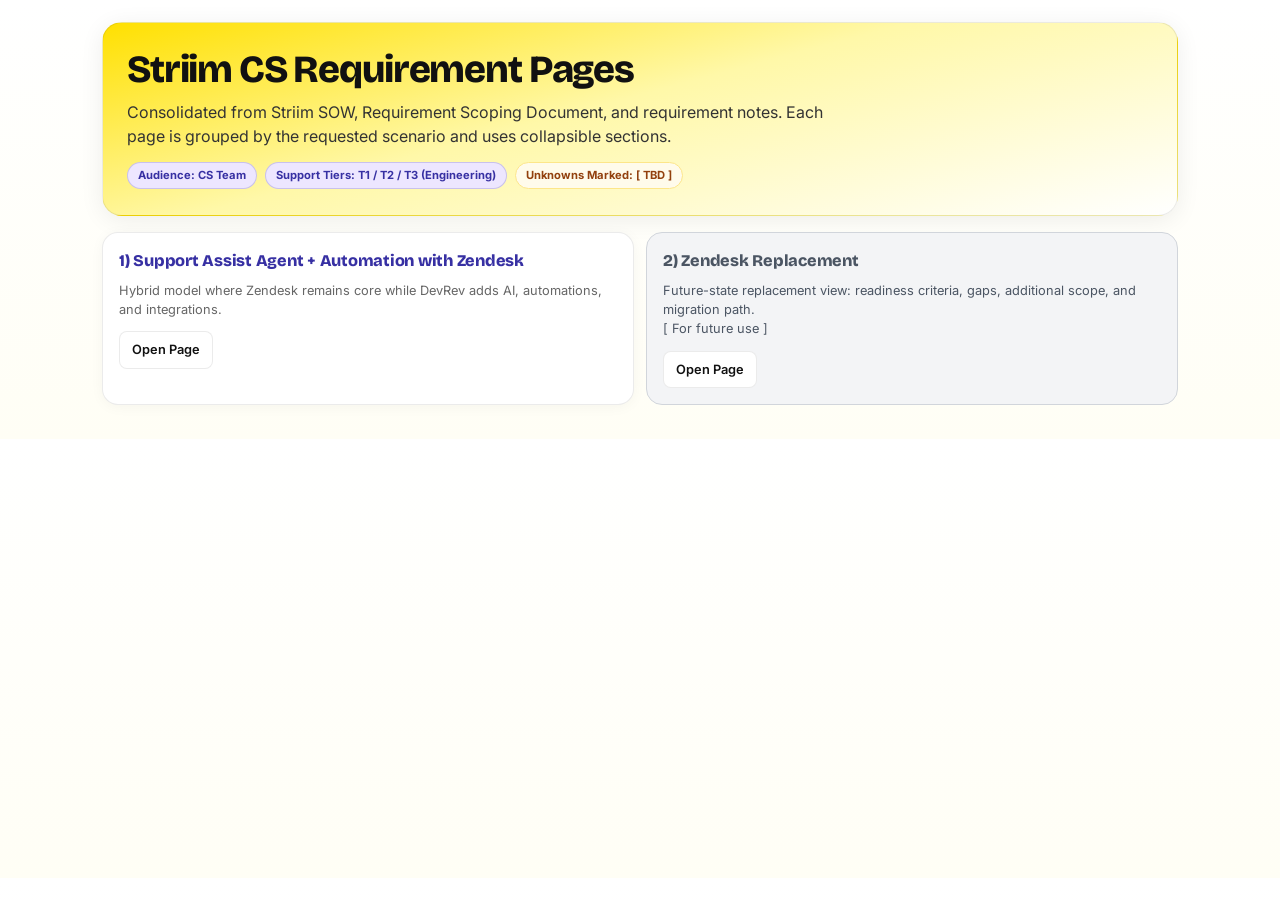
==== commit ce7ea772: "Update index.html" ====
--- a/index.html
+++ b/index.html
@@ -38,7 +38,7 @@
         <p class="small">
           Future-state replacement view: readiness criteria, gaps, additional scope, and migration path.
         </p>
-        <p class="small">[ e.g for future use ]</p>
+        <p class="small">[ For future use ]</p>
         <a class="btn" href="./striim_zendesk_replacement_view.html">Open Page</a>
       </article>
     </div>
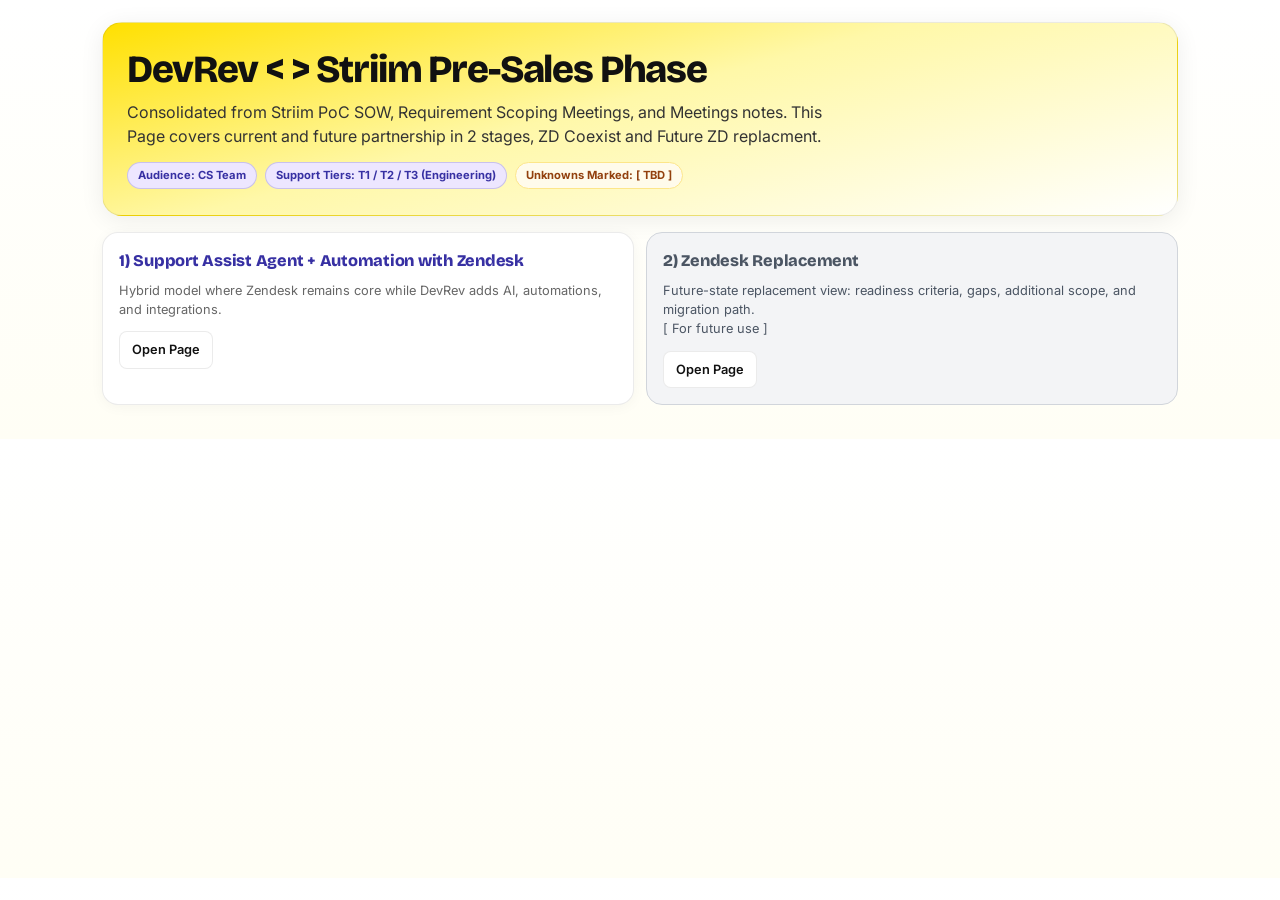
==== commit 624c59aa: "Update index.html" ====
--- a/index.html
+++ b/index.html
@@ -12,10 +12,10 @@
 <body>
   <main class="container">
     <section class="hero">
-      <h1 class="title">Striim CS Requirement Pages</h1>
+      <h1 class="title"> DevRev < > Striim Pre-Sales Phase </h1>
       <p class="subtitle">
-        Consolidated from Striim SOW, Requirement Scoping Document, and requirement notes.
-        Each page is grouped by the requested scenario and uses collapsible sections.
+        Consolidated from Striim PoC SOW, Requirement Scoping Meetings, and Meetings notes.
+        This Page covers current and future partnership in 2 stages, ZD Coexist and Future ZD replacment.
       </p>
       <div class="meta">
         <span class="chip">Audience: CS Team</span>
